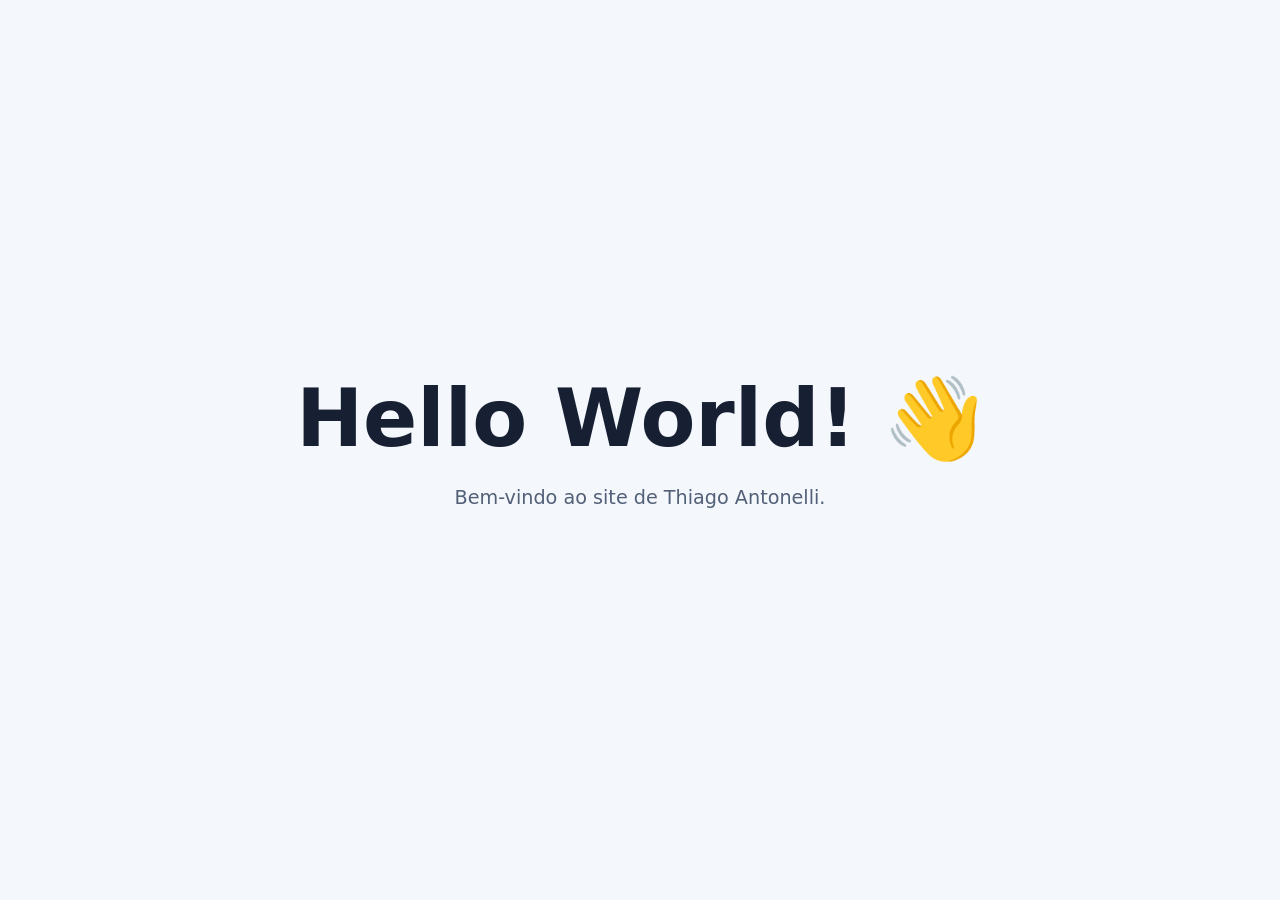
==== index.html @ f505a83e "Criar pagina Hello World" ====
<!doctype html>
<html lang="pt-BR">
<head>
  <meta charset="utf-8">
  <meta name="viewport" content="width=device-width, initial-scale=1">
  <meta name="description" content="Site de Thiago Antonelli">
  <title>Thiago Antonelli</title>
  <style>
    :root { color-scheme: light; font-family: system-ui, sans-serif; }
    body { min-height: 100vh; margin: 0; display: grid; place-items: center; background: #f4f7fb; color: #172033; }
    main { text-align: center; padding: 2rem; }
    h1 { font-size: clamp(2.5rem, 8vw, 5rem); margin: 0 0 .5rem; }
    p { font-size: 1.2rem; color: #526078; }
  </style>
</head>
<body>
  <main>
    <h1>Hello World! 👋</h1>
    <p>Bem-vindo ao site de Thiago Antonelli.</p>
  </main>
</body>
</html>
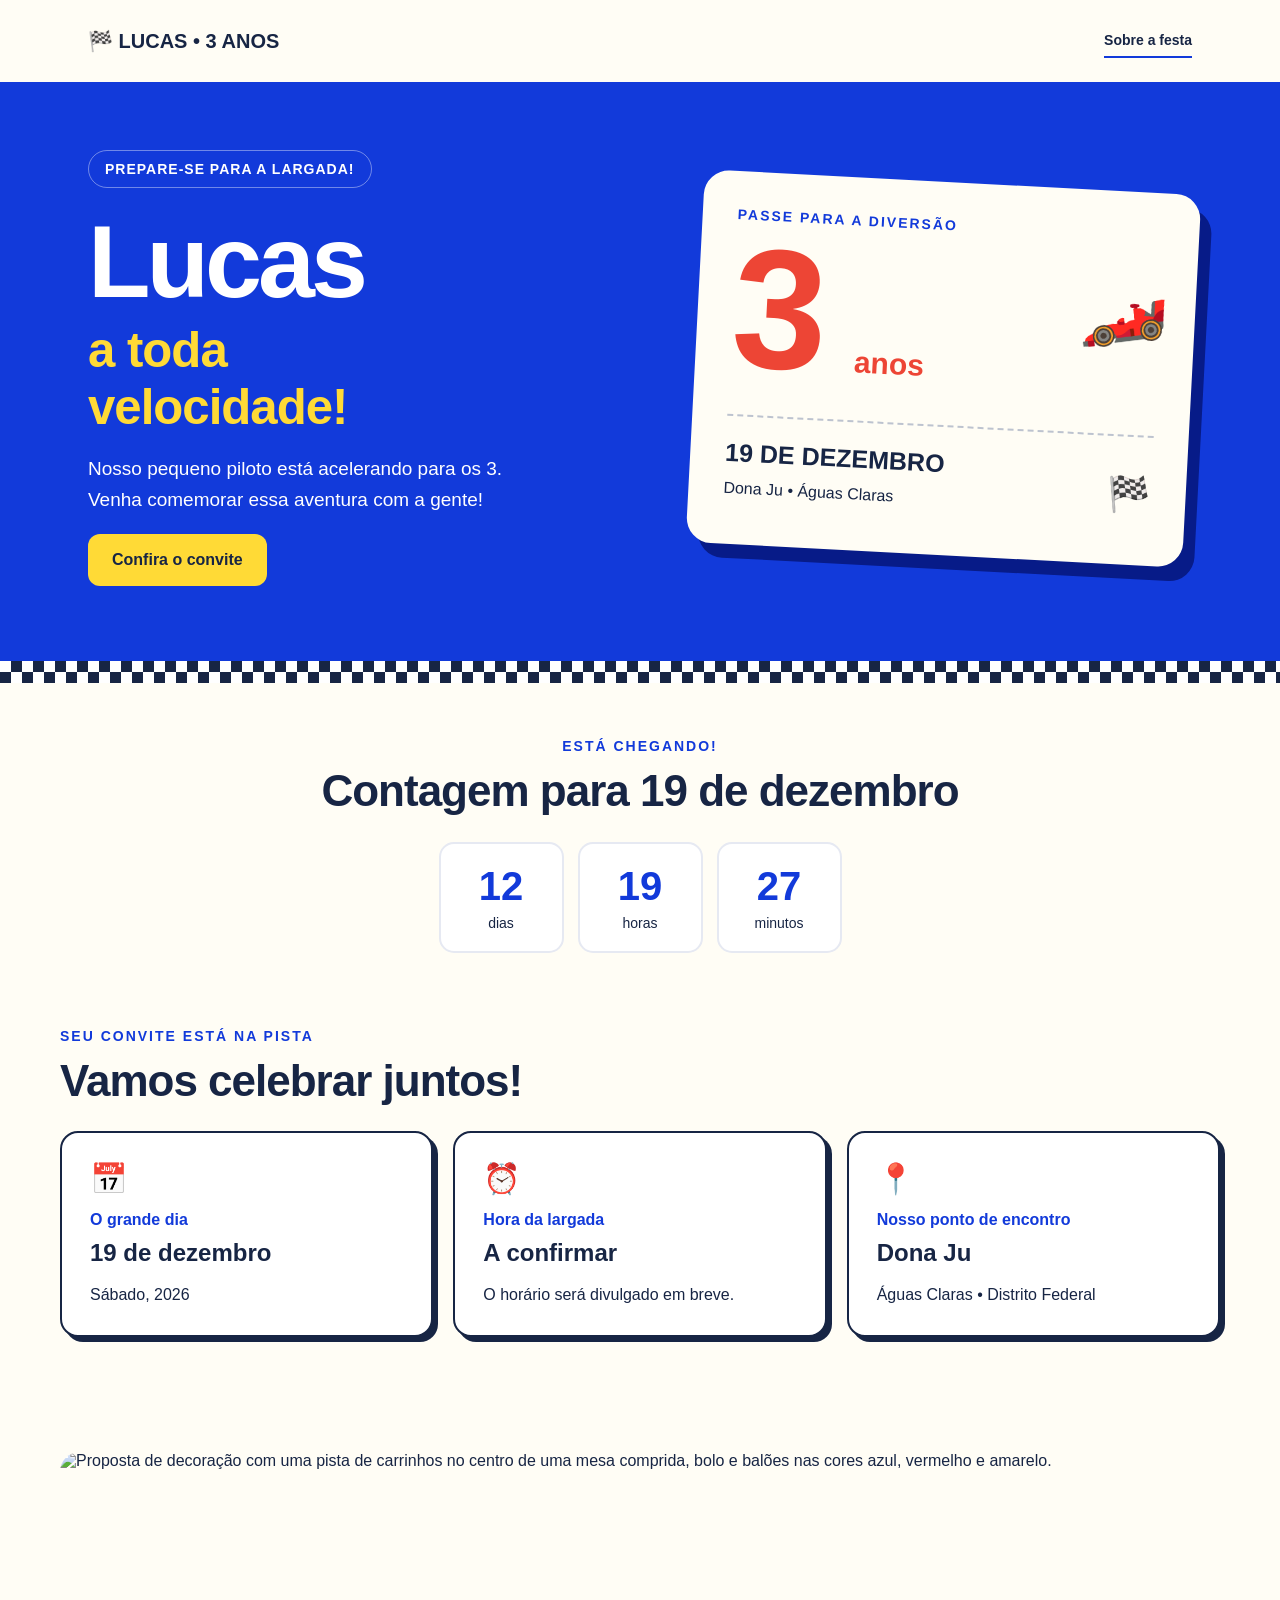
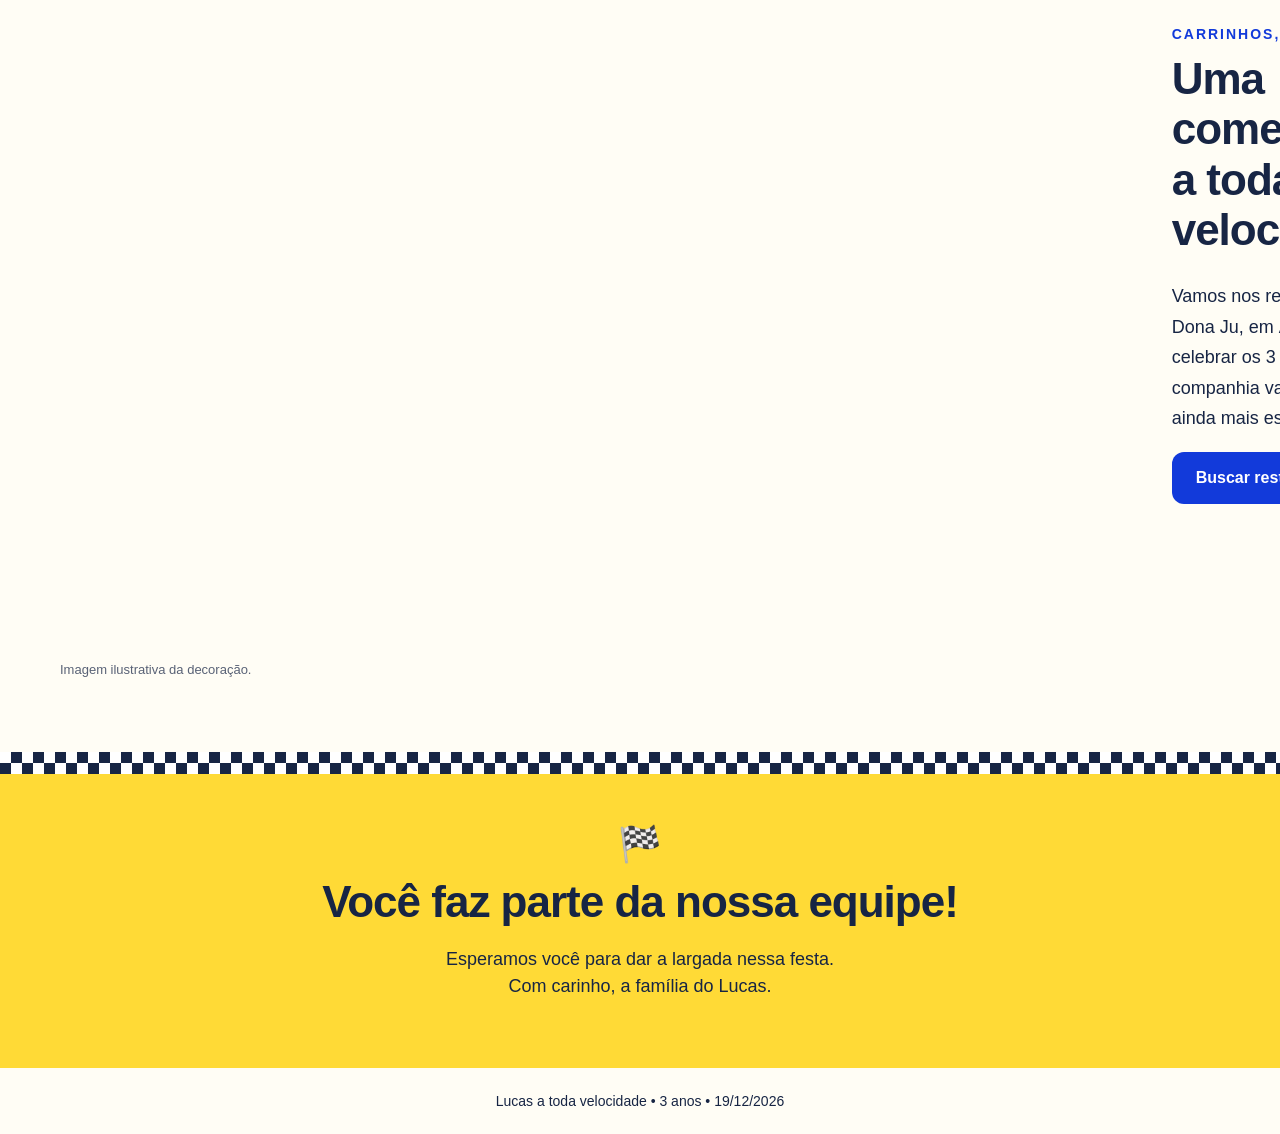
==== commit 07c465ef: "Add files via upload" ====
--- a/index.html
+++ b/index.html
@@ -1,22 +1,21 @@
-<!doctype html>
-<html lang="pt-BR">
-<head>
-  <meta charset="utf-8">
-  <meta name="viewport" content="width=device-width, initial-scale=1">
-  <meta name="description" content="Site de Thiago Antonelli">
-  <title>Thiago Antonelli</title>
-  <style>
-    :root { color-scheme: light; font-family: system-ui, sans-serif; }
-    body { min-height: 100vh; margin: 0; display: grid; place-items: center; background: #f4f7fb; color: #172033; }
-    main { text-align: center; padding: 2rem; }
-    h1 { font-size: clamp(2.5rem, 8vw, 5rem); margin: 0 0 .5rem; }
-    p { font-size: 1.2rem; color: #526078; }
-  </style>
-</head>
-<body>
-  <main>
-    <h1>Hello World! 👋</h1>
-    <p>Bem-vindo ao site de Thiago Antonelli.</p>
-  </main>
-</body>
-</html>
+<!DOCTYPE html>
+<html lang="pt-BR"><head><meta charset="UTF-8"><meta name="viewport" content="width=device-width, initial-scale=1"><meta name="theme-color" content="#123ada"><meta name="description" content="Lucas está acelerando para os 3! Comemore com a gente em 19 de dezembro, no Dona Ju, em Águas Claras."><title>Lucas a toda velocidade • 3 anos</title>
+<style>
+:root{--blue:#123ada;--yellow:#ffda36;--red:#ed4535;--ink:#172544;--paper:#fffdf5}*{box-sizing:border-box}html{scroll-behavior:smooth}body{margin:0;background:var(--paper);font-family:Arial,Helvetica,sans-serif;color:var(--ink)}a{color:inherit}button,a{touch-action:manipulation}a:focus-visible,button:focus-visible{outline:4px solid var(--red);outline-offset:5px}.wrap{max-width:1160px;margin:auto;padding:0 28px}.top{display:flex;justify-content:space-between;align-items:center;gap:20px;padding:24px 0;font-weight:800}.brand{font-size:20px;text-decoration:none}.top a:last-child{font-size:14px;text-decoration:none;border-bottom:2px solid var(--blue);padding:8px 0}.hero{background:var(--blue);color:white;position:relative;overflow:hidden}.hero:after,.checker{content:"";display:block;height:22px;background:repeating-conic-gradient(#172544 0% 25%,white 0% 50%) 0/22px 22px}.hero-inner{display:grid;grid-template-columns:1.15fr 1fr;gap:35px;align-items:center;padding:68px 0 75px}.tag{display:inline-block;border:1px solid #ffffff65;border-radius:30px;padding:10px 16px;font-size:14px;font-weight:700;letter-spacing:1px}.hero h1{font-size:clamp(60px,8vw,105px);line-height:.95;letter-spacing:-4px;margin:25px 0 15px}.hero h1 span{display:block;color:var(--yellow);font-size:.48em;line-height:1.15;letter-spacing:-1px;margin-top:12px}.hero p{font-size:19px;line-height:1.6;max-width:430px}.button{display:inline-flex;align-items:center;justify-content:center;background:var(--yellow);color:var(--ink);padding:17px 24px;border:0;border-radius:12px;text-decoration:none;font-size:16px;font-weight:800;cursor:pointer;min-height:52px}.button:hover{filter:brightness(.95)}.ticket{background:var(--paper);color:var(--ink);padding:35px;border-radius:25px;transform:rotate(3deg);box-shadow:12px 14px 0 #071b88;position:relative}.ticket .label{font-size:14px;letter-spacing:2px;font-weight:800;color:var(--blue)}.number{font-size:170px;font-weight:900;line-height:1;color:var(--red);letter-spacing:-9px}.number span{font-size:30px;letter-spacing:0}.ticket .car{position:absolute;right:27px;top:68px;font-size:75px;transform:rotate(-10deg)}.ticket hr{border:0;border-top:2px dashed #bdc3cf;margin:22px 0}.ticket strong{font-size:25px}.ticket p{margin:8px 0;font-size:16px}.ticket-bottom{display:flex;justify-content:space-between;gap:12px;align-items:center}.flag{font-size:35px}.count-section{text-align:center;padding:55px 0}.eyebrow{font-weight:800;font-size:14px;letter-spacing:2px;text-transform:uppercase;color:var(--blue)}h2{font-size:clamp(30px,4vw,44px);line-height:1.15;letter-spacing:-1px;margin:12px 0 25px}.countdown{display:flex;justify-content:center;gap:14px}.unit{background:white;border:2px solid #e6e9f2;border-radius:15px;width:125px;padding:20px 10px}.unit b{display:block;font-size:40px;color:var(--blue);font-variant-numeric:tabular-nums}.unit span{display:block;font-size:14px;margin-top:6px}.details{padding:20px 0 70px}.grid{display:grid;grid-template-columns:repeat(3,1fr);gap:20px}.card{padding:28px;background:white;border:2px solid var(--ink);border-radius:18px;box-shadow:5px 5px 0 #172544}.card .icon{font-size:30px}.card h3{font-size:16px;margin:15px 0 10px;color:var(--blue)}.card strong{font-size:24px;display:block}.card p{line-height:1.5;margin-bottom:0;font-size:16px}.place{display:grid;grid-template-columns:1fr 1fr;align-items:center;gap:45px;padding:45px 0 75px}.photo{position:relative}.photo img{width:100%;display:block;border-radius:20px;aspect-ratio:4/3;object-fit:cover}.photo small{display:block;margin-top:10px;font-size:13px;color:#596276}.place p{font-size:18px;line-height:1.7}.place .button{background:var(--blue);color:white}.finish{background:var(--yellow);text-align:center;padding:50px 25px}.finish p{font-size:18px;line-height:1.5}.finish h2{margin:12px 0}.footer{padding:25px;text-align:center;font-size:14px} @media(max-width:700px){.wrap{padding:0 22px}.hero-inner{grid-template-columns:1fr;padding:40px 0 48px;gap:35px}.hero h1{letter-spacing:-2px}.ticket{margin:0 8px;padding:25px;transform:rotate(2deg)}.number{font-size:130px}.ticket .car{font-size:65px;top:60px}.grid{grid-template-columns:1fr}.place{grid-template-columns:1fr;gap:25px;padding-top:10px}.unit{width:100px;padding:15px 6px}.unit b{font-size:32px}.countdown{gap:8px}.top{padding:20px 0}.brand{font-size:17px}.top a:last-child{font-size:14px}.count-section{padding:40px 0}.details{padding-bottom:45px}}@media(prefers-reduced-motion:reduce){html{scroll-behavior:auto}}
+</style></head><body>
+<div class="wrap"><header class="top"><a class="brand" href="#inicio">🏁 LUCAS • 3 ANOS</a><a href="#festa">Sobre a festa</a></header></div>
+<main><section class="hero" id="inicio"><div class="wrap"><div class="hero-inner"><div><span class="tag">PREPARE-SE PARA A LARGADA!</span><h1>Lucas<span>a toda<br>velocidade!</span></h1><p>Nosso pequeno piloto está acelerando para os 3. Venha comemorar essa aventura com a gente!</p><a class="button" href="#festa">Confira o convite</a></div><div class="ticket"><div class="label">PASSE PARA A DIVERSÃO</div><div class="number">3 <span>anos</span></div><span class="car" aria-hidden="true">🏎️</span><hr><div class="ticket-bottom"><div><strong>19 DE DEZEMBRO</strong><p>Dona Ju • Águas Claras</p></div><span class="flag" aria-hidden="true">🏁</span></div></div></div></div></section>
+<section class="wrap count-section" aria-label="Contagem regressiva"><div class="eyebrow">Está chegando!</div><h2 id="count-title">Contagem para o grande dia</h2><div class="countdown" id="countdown"><div class="unit"><b id="days">—</b><span>dias</span></div><div class="unit"><b id="hours">—</b><span>horas</span></div><div class="unit"><b id="minutes">—</b><span>minutos</span></div></div></section>
+<section class="wrap details" id="festa"><div class="eyebrow">Seu convite está na pista</div><h2>Vamos celebrar juntos!</h2><div class="grid"><article class="card"><span class="icon" aria-hidden="true">📅</span><h3>O grande dia</h3><strong>19 de dezembro</strong><p>Sábado, <span id="year">2026</span></p></article><article class="card"><span class="icon" aria-hidden="true">⏰</span><h3>Hora da largada</h3><strong id="time">A confirmar</strong><p id="time-note">O horário será divulgado em breve.</p></article><article class="card"><span class="icon" aria-hidden="true">📍</span><h3>Nosso ponto de encontro</h3><strong>Dona Ju</strong><p>Águas Claras • Distrito Federal</p></article></div></section>
+<section class="wrap place"><div class="photo"><img src="assets/decoracao.jpg" alt="Proposta de decoração com uma pista de carrinhos no centro de uma mesa comprida, bolo e balões nas cores azul, vermelho e amarelo." width="1200" height="800" loading="lazy"><small>Imagem ilustrativa da decoração.</small></div><div><div class="eyebrow">Carrinhos, alegria e bolo!</div><h2>Uma comemoração<br>a toda velocidade.</h2><p>Vamos nos reunir no restaurante Dona Ju, em Águas Claras, para celebrar os 3 anos do Lucas. A sua companhia vai deixar esse dia ainda mais especial!</p><a class="button" href="https://www.google.com/maps/search/?api=1&query=Restaurante+Dona+Ju+%C3%81guas+Claras+DF" target="_blank" rel="noopener noreferrer">Buscar restaurante no mapa</a></div></section>
+<div class="checker" aria-hidden="true"></div><section class="finish"><span class="flag" aria-hidden="true">🏁</span><h2>Você faz parte da nossa equipe!</h2><p>Esperamos você para dar a largada nessa festa.<br>Com carinho, a família do Lucas.</p></section></main><footer class="footer">Lucas a toda velocidade • 3 anos • 19/12/2026</footer>
+<script>
+// EDITE AQUI: mantenha null enquanto o horário não estiver definido.
+const FESTA = { data: '2026-12-19', horario: null }; // Exemplo de horário: '12:00'
+const hora = FESTA.horario;
+if(hora){document.getElementById('time').textContent=hora.replace(':','h');document.getElementById('time-note').textContent='Venha comemorar com a gente!';}
+const alvo = new Date(FESTA.data+'T'+(hora || '00:00')+':00-03:00').getTime();
+if(!hora) document.getElementById('count-title').textContent='Contagem para 19 de dezembro';
+function atualizar(){const restante=alvo-Date.now();if(restante<=0){document.getElementById('count-title').textContent=Date.now()<new Date(FESTA.data+'T23:59:59-03:00').getTime()?'É hoje! Vamos comemorar!':'Uma aventura para guardar no coração!';document.getElementById('countdown').hidden=true;document.getElementById('countdown').style.display='none';return;}document.getElementById('days').textContent=Math.floor(restante/86400000);document.getElementById('hours').textContent=Math.floor(restante/3600000)%24;document.getElementById('minutes').textContent=Math.floor(restante/60000)%60;}
+atualizar();setInterval(atualizar,30000);
+</script></body></html>
